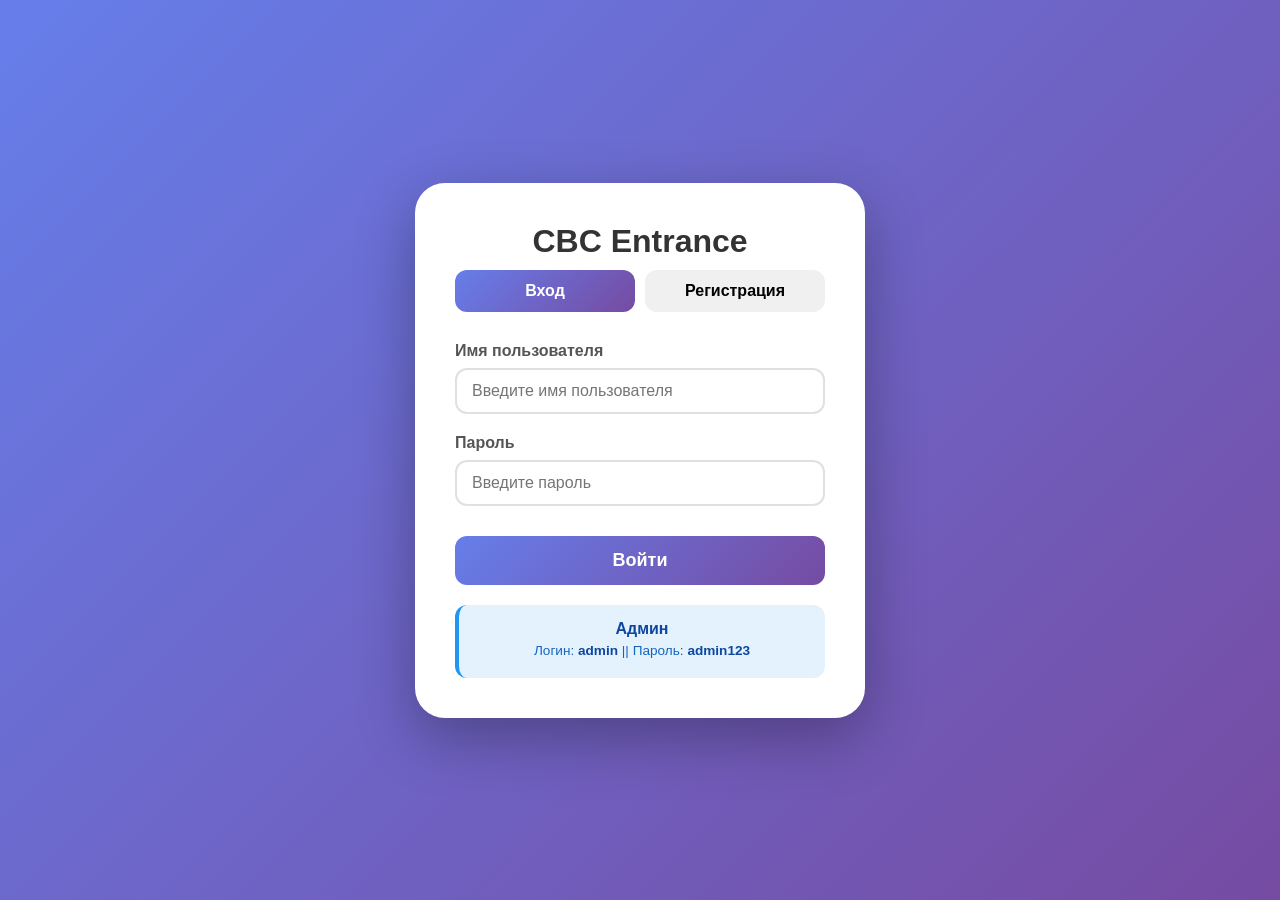
==== dashboard.html @ 682d7c3d "Добавлен проект" ====
<!DOCTYPE html>
<html lang="ru">
<head>
    <meta charset="UTF-8">
    <meta name="viewport" content="width=device-width, initial-scale=1.0">
    <title>KPI Bonus App | Дашборд</title>
    <link rel="stylesheet" href="css/main.css">
    <link rel="stylesheet" href="css/dark.css" id="theme-style">
</head>
<body>
    <div class="container">
        <div class="header">
            <div>
                <h1>KPI Bonus App</h1>
                <div class="user-info" id="userInfo"></div>
            </div>
            <div class="header-controls">
                <button id="themeToggle" class="theme-btn">🌙</button>
                <button id="logoutBtn" class="logout-btn">Выйти</button>
            </div>
        </div>
        
        <div class="subtitle" id="subtitle">
            <span id="subtitleText">Калькулятор эффективности</span>
        </div>

        <!-- Кнопки переключения режимов -->
        <div class="mode-buttons">
            <button class="mode-btn" data-mode="roi">ROI</button>
            <button class="mode-btn" data-mode="revenue">Доход</button>
            <button class="mode-btn" data-mode="kpi">KPI сотрудника</button>
            <!-- <button class="mode-btn" data-mode="employees">Сотрудники</button> -->
        </div>

        <!-- Режим ROI -->
        <div id="roiMode" class="mode-content">
            <div class="input-group">
                <label>Размер вложений</label>
                <input type="number" id="investment" placeholder="Введите сумму вложений">
            </div>
            <div class="input-group">
                <label>Доход от вложений</label>
                <input type="number" id="returnAmount" placeholder="Введите доход от вложений">
            </div>
        </div>

        <!-- Режим Доход -->
        <div id="revenueMode" class="mode-content">
            <div class="input-group">
                <label>Количество продаж за период</label>
                <input type="number" id="salesCount" placeholder="Например: 150">
            </div>
            <div class="input-group">
                <label>Средняя стоимость продажи</label>
                <input type="number" id="avgPrice" placeholder="Например: 5000">
            </div>
        </div>

        <!-- Режим KPI сотрудника -->
        <div id="kpiMode" class="mode-content">
            <div class="input-group">
                <label>Выберите сотрудника</label>
                <select id="employeeSelect">
                    <option value="">-- Выберите сотрудника --</option>
                </select>
            </div>
            <div class="input-group">
                <label>Фактический результат</label>
                <input type="number" id="actual" placeholder="Введите фактическое значение">
            </div>
            <div class="input-group">
                <label>Плановое значение (цель)</label>
                <input type="number" id="planned" placeholder="Введите плановое значение">
            </div>
            <div class="input-group">
                <label>Вес KPI (0-100%)</label>
                <input type="number" id="weight" placeholder="Вес показателя" value="100">
            </div>
        </div>

        <!-- Режим Сотрудники (только для админа) -->
        <div id="employeesMode" class="mode-content">
            <button id="addEmployeeBtn" class="add-btn">Добавить сотрудника</button>
            <div id="employeesList" class="employees-list"></div>
        </div>

        <button class="calculate-btn" id="calculateBtn">Рассчитать</button>

        <!-- Результаты -->
        <div id="resultsContainer"></div>

        <!-- История расчетов -->
        <div id="historySection" style="display: none;">
            <h3>История расчетов</h3>
            <div id="historyList" class="history-list"></div>
            <button id="clearHistoryBtn" class="clear-btn">Очистить историю</button>
        </div>
    </div>

    <script src="js/auth.js"></script>
    <script src="js/storage.js"></script>
    <script src="js/kpiCalculator.js"></script>
    <script src="js/roiCalculator.js"></script>
    <script src="js/revenueCalculator.js"></script>
    <script src="js/employees.js"></script>
    <script src="js/app.js"></script>
</body>
</html>
---- css/main.css ----
/* main.css - Основные стили KPI Bonus App */

/* ===== RESET И БАЗОВЫЕ СТИЛИ ===== */
* {
    margin: 0;
    padding: 0;
    box-sizing: border-box;
}

body {
    font-family: 'Segoe UI', Tahoma, Geneva, Verdana, sans-serif;
    background: linear-gradient(135deg, #667eea 0%, #764ba2 100%);
    min-height: 100vh;
    display: flex;
    justify-content: center;
    align-items: center;
    padding: 20px;
    transition: background 0.3s ease;
}

/* ===== КОНТЕЙНЕР ===== */
.container {
    background: white;
    border-radius: 30px;
    box-shadow: 0 20px 60px rgba(0, 0, 0, 0.3);
    max-width: 600px;
    width: 100%;
    padding: 30px;
    transition: transform 0.3s ease, background 0.3s ease;
}

.container:hover {
    transform: translateY(-5px);
}

/* ===== ХЕДЕР ===== */
.header {
    display: flex;
    justify-content: space-between;
    align-items: center;
    margin-bottom: 10px;
    flex-wrap: wrap;
    gap: 10px;
}

.header-controls {
    display: flex;
    gap: 10px;
}

h1 {
    text-align: center;
    color: #333;
    margin-bottom: 10px;
    font-size: 2em;
    display: flex;
    align-items: center;
    justify-content: center;
    gap: 10px;
}

.subtitle {
    text-align: center;
    color: #666;
    margin-bottom: 30px;
    font-size: 0.9em;
}

/* ===== КНОПКИ ОБЩИЕ ===== */
.theme-btn,
.save-btn,
.clear-btn,
.add-btn,
.export-btn {
    padding: 8px 12px;
    border: none;
    border-radius: 10px;
    cursor: pointer;
    font-weight: 600;
    transition: all 0.3s ease;
    font-family: inherit;
    font-size: 0.9em;
}

.theme-btn {
    background: #f0f0f0;
    font-size: 1.2em;
}

.theme-btn:hover {
    background: #e0e0e0;
    transform: scale(1.05);
}

.save-btn {
    background: #4caf50;
    color: white;
}

.save-btn:hover {
    background: #45a049;
    transform: translateY(-2px);
}

.add-btn {
    background: #2196f3;
    color: white;
    margin-bottom: 15px;
}

.add-btn:hover {
    background: #0b7dda;
    transform: translateY(-2px);
}

.clear-btn {
    background: #f44336;
    color: white;
    margin-top: 10px;
    width: 100%;
}

.clear-btn:hover {
    background: #da190b;
    transform: translateY(-2px);
}

.export-btn {
    background: #ff9800;
    color: white;
}

.export-btn:hover {
    background: #e68900;
    transform: translateY(-2px);
}

/* ===== КНОПКИ ПЕРЕКЛЮЧЕНИЯ РЕЖИМОВ ===== */
.mode-buttons {
    display: flex;
    gap: 10px;
    margin-bottom: 30px;
    flex-wrap: wrap;
}

.mode-btn {
    flex: 1;
    padding: 12px;
    background: #f0f0f0;
    border: 2px solid transparent;
    border-radius: 12px;
    cursor: pointer;
    font-weight: 600;
    transition: all 0.3s ease;
    font-family: inherit;
    font-size: 0.95em;
}

.mode-btn:hover {
    background: #e0e0e0;
    transform: translateY(-2px);
}

/* .mode-btn.active {
    background: linear-gradient(135deg, #667eea 0%, #764ba2 100%);
    color: white;
    border-color: #667eea;
} */

/* ===== ГРУППЫ ВВОДА ===== */
.input-group {
    margin-bottom: 25px;
}

label {
    display: block;
    margin-bottom: 8px;
    color: #555;
    font-weight: 600;
    font-size: 0.9em;
}
input,
select {
    width: 100%;
    padding: 12px 15px;
    border: 2px solid #e0e0e0;
    border-radius: 12px;
    font-size: 16px;
    transition: all 0.3s ease;
    font-family: inherit;
    background: white;
}

input:focus,
select:focus {
    outline: none;
    border-color: #667eea;
    box-shadow: 0 0 0 3px rgba(102, 126, 234, 0.1);
}

input[type="number"] {
    -moz-appearance: textfield;
    appearance: textfield;
}

input[type="number"]::-webkit-inner-spin-button,
input[type="number"]::-webkit-outer-spin-button {
    -webkit-appearance: none;
    margin: 0;
}

/* ===== ИНФОРМАЦИОННЫЙ БЛОК ===== */
.info-block {
    background: #e8f4fd;
    border-radius: 12px;
    padding: 15px;
    margin: 20px 0;
    display: flex;
    gap: 12px;
    align-items: flex-start;
}

.info-icon {
    background: #2196f3;
    color: white;
    width: 28px;
    height: 28px;
    border-radius: 50%;
    display: flex;
    align-items: center;
    justify-content: center;
    font-weight: bold;
    font-size: 14px;
    flex-shrink: 0;
}

.info-text {
    color: #0b5e7e;
    font-size: 0.9em;
    line-height: 1.4;
}

/* ===== ГЛАВНАЯ КНОПКА РАСЧЕТА ===== */
.calculate-btn {
    width: 100%;
    padding: 14px;
    background: linear-gradient(135deg, #667eea 0%, #764ba2 100%);
    color: white;
    border: none;
    border-radius: 12px;
    font-size: 18px;
    font-weight: 600;
    cursor: pointer;
    transition: all 0.3s ease;
    margin: 20px 0 25px;
    font-family: inherit;
}

.calculate-btn:hover {
    transform: translateY(-2px);
    box-shadow: 0 10px 20px rgba(102, 126, 234, 0.3);
}

.calculate-btn:active {
    transform: translateY(0);
}

/* ===== РЕЗУЛЬТАТЫ ===== */
.result-card {
    background: linear-gradient(135deg, #f5f7fa 0%, #c3cfe2 100%);
    border-radius: 20px;
    padding: 25px;
    text-align: center;
    margin-bottom: 20px;
    animation: fadeIn 0.5s ease;
}

.result-value {
    font-size: 3.5em;
    font-weight: bold;
    margin: 10px 0;
}

.result-status {
    font-size: 1.1em;
    color: #555;
    margin-top: 10px;
}

/* Цвета для ROI */
.roi-value.positive {
    color: #4caf50;
}

.roi-value.negative {
    color: #f44336;
}

.roi-value.neutral {
    color: #ff9800;
}

/* Цвета для Дохода */
.revenue-value {
    color: #2196f3;
}

/* Цвета для KPI */
.kpi-result-value {
    color: #667eea;
}

/* ===== ПРОГРЕСС-БАР ===== */
.progress-bar {
    background: #e0e0e0;
    border-radius: 10px;
    height: 10px;
    overflow: hidden;
    margin-top: 15px;
}

.progress-fill {
    background: linear-gradient(90deg, #667eea, #764ba2);
    height: 100%;
    width: 0%;
    transition: width 0.5s ease;
    border-radius: 10px;
}

/* ===== ДЕТАЛЬНАЯ ИНФОРМАЦИЯ ===== */
.details {
    display: grid;
    grid-template-columns: 1fr 1fr;
    gap: 15px;
    margin-top: 20px;
}

.detail-card {
    background: #f8f9fa;
    padding: 15px;
    border-radius: 12px;
    text-align: center;
    transition: transform 0.3s ease;
}

.detail-card:hover {
    transform: translateY(-2px);
}

.detail-label {
    font-size: 0.85em;
    color: #666;
    margin-bottom: 5px;
}

.detail-value {
    font-size: 1.3em;
    font-weight: bold;
    color: #333;
}

/* ===== РЕКОМЕНДАЦИИ ===== */
.recommendation {
    background: #fff3cd;
    border-left: 4px solid #ffc107;
    padding: 12px;
    border-radius: 8px;
    margin-top: 20px;
    font-size: 0.9em;
    color: #856404;
}

/* ===== СПИСОК СОТРУДНИКОВ ===== */
.employees-header {
    display: flex;
    justify-content: flex-end;
    margin-bottom: 15px;
}

.employees-list {
    display: flex;
    flex-direction: column;
    gap: 10px;
    max-height: 300px;
    overflow-y: auto;
}

.employee-card {
    background: #f8f9fa;
    border-radius: 12px;
    padding: 15px;
    display: flex;
    justify-content: space-between;
    align-items: center;
    transition: transform 0.3s ease;
}

.employee-card:hover {
    transform: translateX(5px);
}

.employee-info {
    display: flex;
    flex-direction: column;
    gap: 5px;
}

.employee-name {
    font-weight: bold;
    font-size: 1.1em;
    color: #333;
}

.employee-position {
    color: #666;
    font-size: 0.85em;
}

.employee-plan {
    color: #4caf50;
    font-size: 0.8em;
    font-weight: 500;
}

.delete-employee-btn {
    background: #f44336;
    color: white;
    border: none;
    padding: 8px 12px;
    border-radius: 8px;
    cursor: pointer;
    transition: all 0.3s ease;
}

.delete-employee-btn:hover {
    background: #da190b;
    transform: scale(1.05);
}

.empty-message {
    text-align: center;
    padding: 30px;
    color: #999;
    background: #f8f9fa;
    border-radius: 12px;
}

/* ===== ИСТОРИЯ РАСЧЕТОВ ===== */
#historySection {
    margin-top: 30px;
    padding-top: 20px;
    border-top: 1px solid #e0e0e0;
}

#historySection h3 {
    margin-bottom: 15px;
    color: #333;
    font-size: 1.2em;
}

.history-list {
    max-height: 200px;
    overflow-y: auto;
    margin: 15px 0;
}

.history-item {
    background: #f8f9fa;
    padding: 12px;
    border-radius: 8px;
    margin-bottom: 8px;
    font-size: 0.9em;
    display: flex;
    justify-content: space-between;
    align-items: center;
    transition: background 0.3s ease;
}

.history-item:hover {
    background: #e8e8e8;
}

.history-date {
    color: #666;
    font-size: 0.8em;
}

.history-value {
    font-weight: bold;
}

.history-delete {
    background: none;
    border: none;
    color: #f44336;
    cursor: pointer;
    font-size: 1.1em;
    padding: 0 5px;
}

.history-delete:hover {
    color: #da190b;
}

/* ===== АНИМАЦИИ ===== */
@keyframes pulse {
    0% { transform: scale(1); }
    50% { transform: scale(1.05); }
    100% { transform: scale(1); }
}

@keyframes fadeIn {
    from {
        opacity: 0;
        transform: translateY(10px);
    }
    to {
        opacity: 1;
        transform: translateY(0);
    }
}

@keyframes slideIn {
    from {
        opacity: 0;
        transform: translateX(-20px);
    }
    to {
        opacity: 1;
        transform: translateX(0);
    }
}

.result-card,
#detailsSection {
    animation: fadeIn 0.5s ease;
}

.employee-card {
    animation: slideIn 0.3s ease;
}

/* ===== АДАПТИВНОСТЬ ДЛЯ МОБИЛЬНЫХ ===== */
@media (max-width: 600px) {
    .container {
        padding: 20px;
    }
    
    h1 {
        font-size: 1.5em;
    }
    
    .result-value {
        font-size: 2.5em;
    }
    
    .details {
        gap: 10px;
    }
    
    .mode-buttons {
        flex-direction: column;
    }
    
    .mode-btn {
        padding: 10px;
        font-size: 0.9em;
    }
    
    .info-block {
        padding: 12px;
    }
    
    .info-text {
        font-size: 0.85em;
    }
    
    .header {
        flex-direction: column;
        align-items: stretch;
    }
    
    .header-controls {
        justify-content: center;
    }
    
    .detail-value {
        font-size: 1em;
    }
    
    .employee-card {
        flex-direction: column;
        text-align: center;
        gap: 10px;
    }
    
    .history-item {
        flex-direction: column;
        gap: 5px;
        text-align: center;
    }
}

/* ===== ДЛЯ ПЛАНШЕТОВ ===== */
@media (min-width: 601px) and (max-width: 900px) {
    .container {
        max-width: 90%;
    }
    
    .result-value {
        font-size: 3em;
    }
}

/* ===== УТИЛИТЫ ===== */
.text-center {
    text-align: center;
}

.mt-20 {
    margin-top: 20px;
}

.mb-20 {
    margin-bottom: 20px;
}

.hidden {
    display: none;
}

.success {
    color: #4caf50;
}

.error {
    color: #f44336;
}

.warning {
    color: #ff9800;
}

/* ===== СКРОЛЛБАР ===== */
::-webkit-scrollbar {
    width: 8px;
    height: 8px;
}

::-webkit-scrollbar-track {
    background: #f1f1f1;
    border-radius: 10px;
}

::-webkit-scrollbar-thumb {
    background: #888;
    border-radius: 10px;
}

::-webkit-scrollbar-thumb:hover {
    background: #555;
}
#employeesMode .employees-header {
    display: block;
}

/* Убираем двойной заголовок если есть */
.mode-content h2,
.mode-content .mode-title {
    display: none;
}
---- css/dark.css ----
/* dark.css - темная тема */

body.dark {
    background: linear-gradient(135deg, #1a1a2e 0%, #16213e 100%);
}

body.dark .container {
    background: #1e1e2e;
    color: #eee;
}

body.dark .input-group label {
    color: #ccc;
}

body.dark input,
body.dark select {
    background: #2d2d3d;
    border-color: #444;
    color: #eee;
}

body.dark input:focus {
    border-color: #667eea;
}

body.dark .mode-btn {
    background: #2d2d3d;
    color: #eee;
}

body.dark .mode-btn.active {
    background: linear-gradient(135deg, #667eea 0%, #764ba2 100%);
}

body.dark .result-card {
    background: #2d2d3d;
}

body.dark .detail-card {
    background: #2d2d3d;
}

body.dark .detail-value {
    color: #eee;
}

body.dark .employee-card {
    background: #2d2d3d;
}

body.dark .history-item {
    background: #2d2d3d;
}

body.dark .subtitle,
body.dark .detail-label,
body.dark .history-date {
    color: #aaa;
}
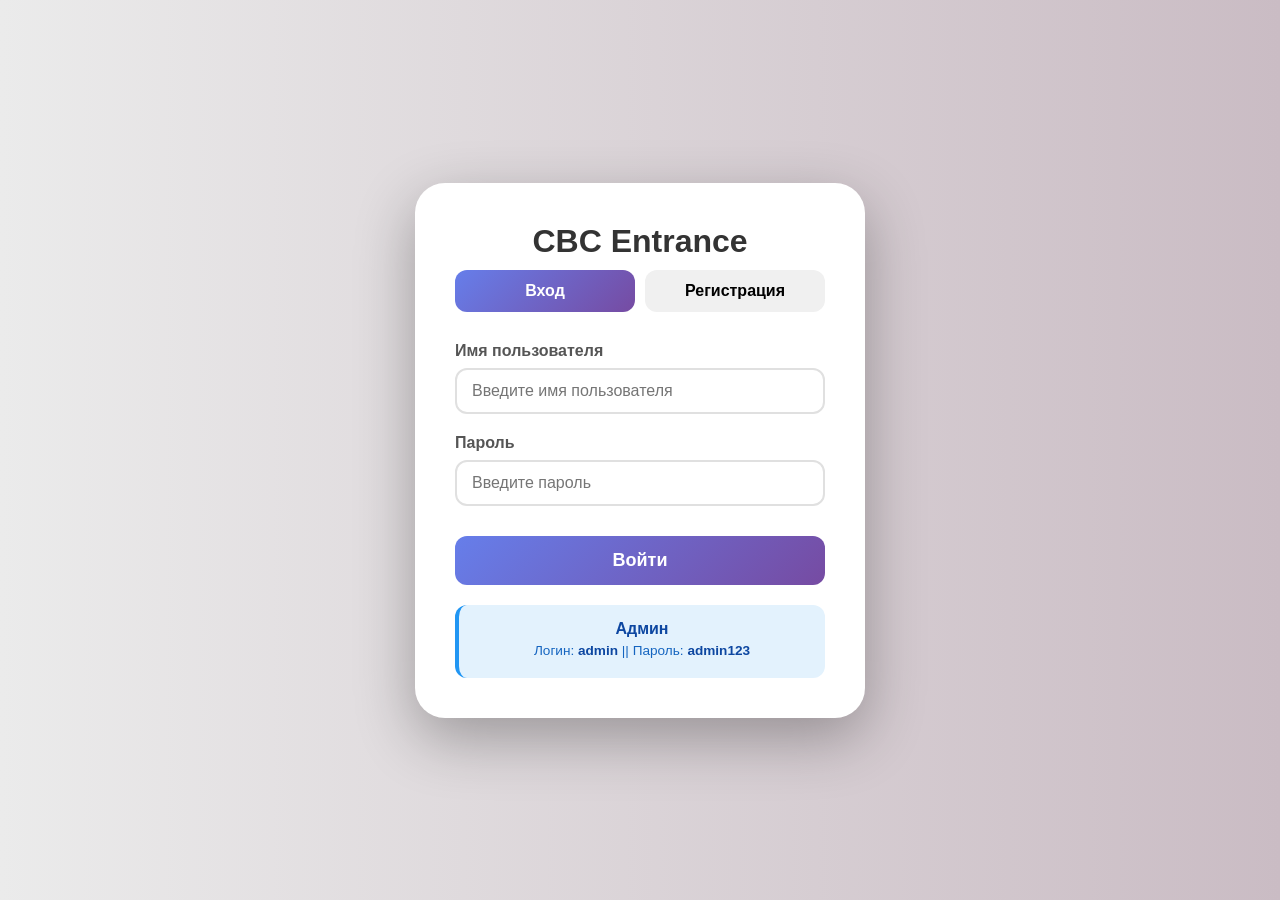
==== commit 4411a107: "Добавлен экспорт csv" ====
--- a/dashboard.html
+++ b/dashboard.html
@@ -20,22 +20,20 @@
             </div>
         </div>
         
-        <div class="subtitle" id="subtitle">
-            <span id="subtitleText">Калькулятор эффективности</span>
+        <div class="subtitle" id="subtitleText">
+            <span id="subtitleTextSpan">Калькулятор эффективности</span>
         </div>
 
-        <!-- Кнопки переключения режимов -->
         <div class="mode-buttons">
             <button class="mode-btn" data-mode="roi">ROI</button>
             <button class="mode-btn" data-mode="revenue">Доход</button>
             <button class="mode-btn" data-mode="kpi">KPI сотрудника</button>
-            <!-- <button class="mode-btn" data-mode="employees">Сотрудники</button> -->
+            <button class="mode-btn" data-mode="employees">Сотрудники</button>
         </div>
 
-        <!-- Режим ROI -->
         <div id="roiMode" class="mode-content">
             <div class="input-group">
-                <label>Размер вложений</label>
+                <label>Размер вложений (инвестиции)</label>
                 <input type="number" id="investment" placeholder="Введите сумму вложений">
             </div>
             <div class="input-group">
@@ -44,19 +42,17 @@
             </div>
         </div>
 
-        <!-- Режим Доход -->
         <div id="revenueMode" class="mode-content">
             <div class="input-group">
                 <label>Количество продаж за период</label>
                 <input type="number" id="salesCount" placeholder="Например: 150">
             </div>
             <div class="input-group">
-                <label>Средняя стоимость продажи</label>
+                <label>Средняя стоимость продажи (₽)</label>
                 <input type="number" id="avgPrice" placeholder="Например: 5000">
             </div>
         </div>
 
-        <!-- Режим KPI сотрудника -->
         <div id="kpiMode" class="mode-content">
             <div class="input-group">
                 <label>Выберите сотрудника</label>
@@ -78,20 +74,20 @@
             </div>
         </div>
 
-        <!-- Режим Сотрудники (только для админа) -->
         <div id="employeesMode" class="mode-content">
-            <button id="addEmployeeBtn" class="add-btn">Добавить сотрудника</button>
+            <button id="addEmployeeBtn" class="add-btn">➕ Добавить сотрудника</button>
             <div id="employeesList" class="employees-list"></div>
         </div>
 
         <button class="calculate-btn" id="calculateBtn">Рассчитать</button>
 
-        <!-- Результаты -->
         <div id="resultsContainer"></div>
 
-        <!-- История расчетов -->
         <div id="historySection" style="display: none;">
-            <h3>История расчетов</h3>
+            <div class="history-header">
+                <h3>История расчетов</h3>
+                <button id="exportHistoryBtn" class="export-btn">Скачать историю (CSV)</button>
+            </div>
             <div id="historyList" class="history-list"></div>
             <button id="clearHistoryBtn" class="clear-btn">Очистить историю</button>
         </div>
--- a/css/main.css
+++ b/css/main.css
@@ -1,6 +1,5 @@
-/* main.css - Основные стили KPI Bonus App */
-
-/* ===== RESET И БАЗОВЫЕ СТИЛИ ===== */
+/* Основные стили*/
+
 * {
     margin: 0;
     padding: 0;
@@ -9,7 +8,7 @@
 
 body {
     font-family: 'Segoe UI', Tahoma, Geneva, Verdana, sans-serif;
-    background: linear-gradient(135deg, #667eea 0%, #764ba2 100%);
+    background: linear-gradient(90deg, #ebebeb, #cabcc4);
     min-height: 100vh;
     display: flex;
     justify-content: center;
@@ -18,7 +17,7 @@
     transition: background 0.3s ease;
 }
 
-/* ===== КОНТЕЙНЕР ===== */
+
 .container {
     background: white;
     border-radius: 30px;
@@ -33,7 +32,7 @@
     transform: translateY(-5px);
 }
 
-/* ===== ХЕДЕР ===== */
+
 .header {
     display: flex;
     justify-content: space-between;
@@ -66,7 +65,7 @@
     font-size: 0.9em;
 }
 
-/* ===== КНОПКИ ОБЩИЕ ===== */
+
 .theme-btn,
 .save-btn,
 .clear-btn,
@@ -135,7 +134,7 @@
     transform: translateY(-2px);
 }
 
-/* ===== КНОПКИ ПЕРЕКЛЮЧЕНИЯ РЕЖИМОВ ===== */
+
 .mode-buttons {
     display: flex;
     gap: 10px;
@@ -161,13 +160,12 @@
     transform: translateY(-2px);
 }
 
-/* .mode-btn.active {
-    background: linear-gradient(135deg, #667eea 0%, #764ba2 100%);
-    color: white;
-    border-color: #667eea;
-} */
-
-/* ===== ГРУППЫ ВВОДА ===== */
+.mode-btn.active {
+    background: #757575;
+    color: white;
+}
+
+
 .input-group {
     margin-bottom: 25px;
 }
@@ -209,7 +207,7 @@
     margin: 0;
 }
 
-/* ===== ИНФОРМАЦИОННЫЙ БЛОК ===== */
+
 .info-block {
     background: #e8f4fd;
     border-radius: 12px;
@@ -240,11 +238,11 @@
     line-height: 1.4;
 }
 
-/* ===== ГЛАВНАЯ КНОПКА РАСЧЕТА ===== */
+
 .calculate-btn {
     width: 100%;
     padding: 14px;
-    background: linear-gradient(135deg, #667eea 0%, #764ba2 100%);
+    background: linear-gradient(to bottom, #ff5e00 0%, #a33100 100%);
     color: white;
     border: none;
     border-radius: 12px;
@@ -265,7 +263,7 @@
     transform: translateY(0);
 }
 
-/* ===== РЕЗУЛЬТАТЫ ===== */
+
 .result-card {
     background: linear-gradient(135deg, #f5f7fa 0%, #c3cfe2 100%);
     border-radius: 20px;
@@ -287,7 +285,7 @@
     margin-top: 10px;
 }
 
-/* Цвета для ROI */
+
 .roi-value.positive {
     color: #4caf50;
 }
@@ -300,17 +298,16 @@
     color: #ff9800;
 }
 
-/* Цвета для Дохода */
 .revenue-value {
     color: #2196f3;
 }
 
-/* Цвета для KPI */
+
 .kpi-result-value {
     color: #667eea;
 }
 
-/* ===== ПРОГРЕСС-БАР ===== */
+
 .progress-bar {
     background: #e0e0e0;
     border-radius: 10px;
@@ -327,7 +324,7 @@
     border-radius: 10px;
 }
 
-/* ===== ДЕТАЛЬНАЯ ИНФОРМАЦИЯ ===== */
+
 .details {
     display: grid;
     grid-template-columns: 1fr 1fr;
@@ -359,7 +356,7 @@
     color: #333;
 }
 
-/* ===== РЕКОМЕНДАЦИИ ===== */
+
 .recommendation {
     background: #fff3cd;
     border-left: 4px solid #ffc107;
@@ -370,7 +367,7 @@
     color: #856404;
 }
 
-/* ===== СПИСОК СОТРУДНИКОВ ===== */
+
 .employees-header {
     display: flex;
     justify-content: flex-end;
@@ -445,7 +442,7 @@
     border-radius: 12px;
 }
 
-/* ===== ИСТОРИЯ РАСЧЕТОВ ===== */
+
 #historySection {
     margin-top: 30px;
     padding-top: 20px;
@@ -502,7 +499,7 @@
     color: #da190b;
 }
 
-/* ===== АНИМАЦИИ ===== */
+
 @keyframes pulse {
     0% { transform: scale(1); }
     50% { transform: scale(1.05); }
@@ -540,7 +537,7 @@
     animation: slideIn 0.3s ease;
 }
 
-/* ===== АДАПТИВНОСТЬ ДЛЯ МОБИЛЬНЫХ ===== */
+
 @media (max-width: 600px) {
     .container {
         padding: 20px;
@@ -601,7 +598,7 @@
     }
 }
 
-/* ===== ДЛЯ ПЛАНШЕТОВ ===== */
+
 @media (min-width: 601px) and (max-width: 900px) {
     .container {
         max-width: 90%;
@@ -612,7 +609,7 @@
     }
 }
 
-/* ===== УТИЛИТЫ ===== */
+
 .text-center {
     text-align: center;
 }
@@ -641,7 +638,7 @@
     color: #ff9800;
 }
 
-/* ===== СКРОЛЛБАР ===== */
+
 ::-webkit-scrollbar {
     width: 8px;
     height: 8px;
@@ -664,8 +661,53 @@
     display: block;
 }
 
-/* Убираем двойной заголовок если есть */
+
 .mode-content h2,
 .mode-content .mode-title {
     display: none;
+}
+
+
+.history-header {
+    display: flex;
+    justify-content: space-between;
+    align-items: center;
+    margin-bottom: 15px;
+    flex-wrap: wrap;
+    gap: 10px;
+}
+
+.history-header h3 {
+    margin: 0;
+}
+
+.export-btn {
+    background: #4caf50;
+    color: white;
+    border: none;
+    padding: 8px 16px;
+    border-radius: 8px;
+    cursor: pointer;
+    font-weight: 600;
+    transition: all 0.3s ease;
+    font-size: 0.9em;
+}
+
+.export-btn:hover {
+    background: #45a049;
+    transform: translateY(-2px);
+    box-shadow: 0 5px 10px rgba(76, 175, 80, 0.3);
+}
+
+.export-btn:active {
+    transform: translateY(0);
+}
+
+
+body.dark .export-btn {
+    background: #4caf50;
+}
+
+body.dark .export-btn:hover {
+    background: #45a049;
 }
--- a/css/dark.css
+++ b/css/dark.css
@@ -1,9 +1,14 @@
-/* dark.css - темная тема */
+/* темная тема */
 
 body.dark {
-    background: linear-gradient(135deg, #1a1a2e 0%, #16213e 100%);
+    background: linear-gradient(135deg, #000000 0%, #1a1a1a 100%);
 }
-
+body.dark h1{
+    color: #dbdbdb;
+}
+/* body.dark .subtitle{
+    color: #dbdbdb;
+} */
 body.dark .container {
     background: #1e1e2e;
     color: #eee;
@@ -21,7 +26,7 @@
 }
 
 body.dark input:focus {
-    border-color: #667eea;
+    border-color: #848897;
 }
 
 body.dark .mode-btn {
@@ -30,7 +35,7 @@
 }
 
 body.dark .mode-btn.active {
-    background: linear-gradient(135deg, #667eea 0%, #764ba2 100%);
+    background: #242222;
 }
 
 body.dark .result-card {
@@ -49,6 +54,7 @@
     background: #2d2d3d;
 }
 
+
 body.dark .history-item {
     background: #2d2d3d;
 }
@@ -57,4 +63,25 @@
 body.dark .detail-label,
 body.dark .history-date {
     color: #aaa;
+}
+body.dark .calculate-btn{
+    width: 100%;
+    padding: 14px;
+    background: linear-gradient(to bottom, #662500 0%, #411300 100%);
+    color: white;
+    border: none;
+    border-radius: 12px;
+    font-size: 18px;
+    font-weight: 600;
+    cursor: pointer;
+    transition: all 0.3s ease;
+    margin: 20px 0 25px;
+    font-family: inherit;
+}
+body.dark .theme-btn{
+    background: #2c2c2c;
+}
+body.dark .logout-btn{
+    background: #2c2c2c;
+    color: white;
 }
